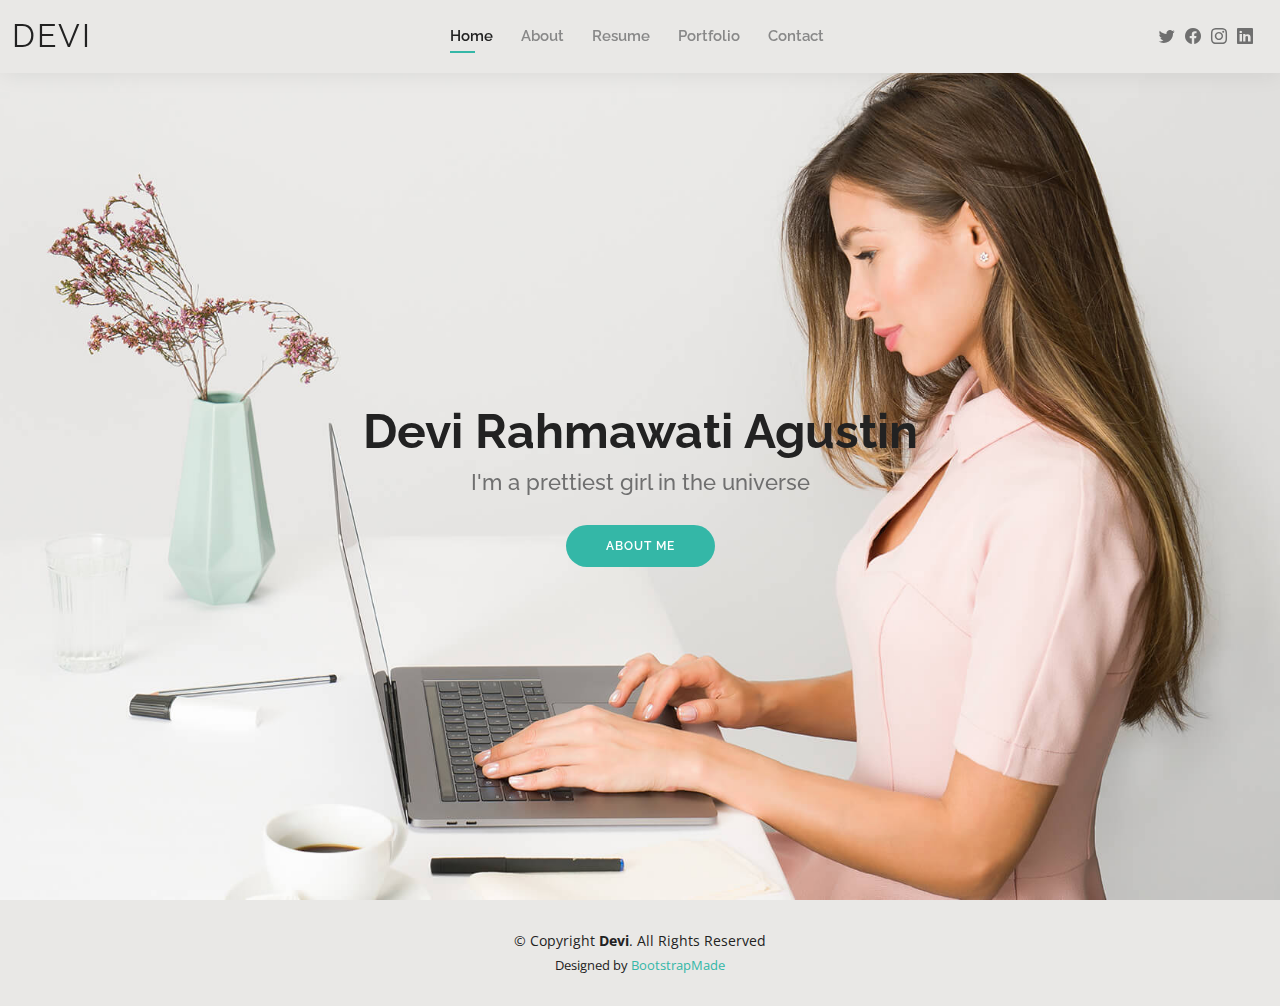
==== index.html @ c79f609e "commited" ====
<!DOCTYPE html>
<html lang="en">

<head>
  <meta charset="utf-8">
  <meta content="width=device-width, initial-scale=1.0" name="viewport">

  <title>Blog Deviragstn</title>
  <meta content="" name="description">
  <meta content="" name="keywords">

  <link href="assets/img/favicon.png" rel="icon">
  <link href="assets/img/apple-touch-icon.png" rel="apple-touch-icon">

  <!-- Google Fonts -->
  <link href="https://fonts.googleapis.com/css?family=Open+Sans:300,300i,400,400i,600,600i,700,700i|Raleway:300,300i,400,400i,500,500i,600,600i,700,700i|Poppins:300,300i,400,400i,500,500i,600,600i,700,700i" rel="stylesheet">

  <!-- Vendor CSS Files -->
  <link href="assets/vendor/aos/aos.css" rel="stylesheet">
  <link href="assets/vendor/bootstrap/css/bootstrap.min.css" rel="stylesheet">
  <link href="assets/vendor/bootstrap-icons/bootstrap-icons.css" rel="stylesheet">
  <link href="assets/vendor/boxicons/css/boxicons.min.css" rel="stylesheet">
  <link href="assets/vendor/glightbox/css/glightbox.min.css" rel="stylesheet">
  <link href="assets/vendor/swiper/swiper-bundle.min.css" rel="stylesheet">

  <link href="assets/css/style.css" rel="stylesheet">
</head>

<body>

  <!-- ======= Header ======= -->
  <header id="header" class="fixed-top">
    <div class="container-fluid d-flex justify-content-between align-items-center">

      <h1 class="logo me-auto me-lg-0"><a href="index.html">Devi</a></h1>

      <nav id="navbar" class="navbar order-last order-lg-0">
        <ul>
          <li><a class="active" href="index.html">Home</a></li>
          <li><a href="about.html">About</a></li>
          <li><a href="resume.html">Resume</a></li>
          <li><a href="portfolio.html">Portfolio</a></li>
          <li><a href="contact.html">Contact</a></li>
        </ul>
        <i class="bi bi-list mobile-nav-toggle"></i>
      </nav><!-- .navbar -->

      <div class="header-social-links">
        <a href="#" class="twitter"><i class="bi bi-twitter"></i></a>
        <a href="#" class="facebook"><i class="bi bi-facebook"></i></a>
        <a href="#" class="instagram"><i class="bi bi-instagram"></i></a>
        <a href="#" class="linkedin"><i class="bi bi-linkedin"></i></i></a>
      </div>

    </div>

  </header><!-- End Header -->

  <!-- ======= Hero Section ======= -->
  <section id="hero" class="d-flex align-items-center">
    <div class="container d-flex flex-column align-items-center" data-aos="zoom-in" data-aos-delay="100">
      <h1>Devi Rahmawati Agustin</h1>
      <h2>I'm a prettiest girl in the universe</h2>
      <a href="about.html" class="btn-about">About Me</a>
    </div>
  </section><!-- End Hero -->

  <!-- ======= Footer ======= -->
  <footer id="footer">
    <div class="container">
      <div class="copyright">
        &copy; Copyright <strong><span>Devi</span></strong>. All Rights Reserved
      </div>
      <div class="credits">
        Designed by <a href="https://bootstrapmade.com/">BootstrapMade</a>
      </div>
    </div>
  </footer><!-- End  Footer -->

  <div id="preloader"></div>
  <a href="#" class="back-to-top d-flex align-items-center justify-content-center"><i class="bi bi-arrow-up-short"></i></a>

  <!-- Vendor JS Files -->
  <script src="assets/vendor/purecounter/purecounter_vanilla.js"></script>
  <script src="assets/vendor/aos/aos.js"></script>
  <script src="assets/vendor/bootstrap/js/bootstrap.bundle.min.js"></script>
  <script src="assets/vendor/glightbox/js/glightbox.min.js"></script>
  <script src="assets/vendor/isotope-layout/isotope.pkgd.min.js"></script>
  <script src="assets/vendor/swiper/swiper-bundle.min.js"></script>
  <script src="assets/vendor/waypoints/noframework.waypoints.js"></script>
  <script src="assets/vendor/php-email-form/validate.js"></script>

  <!-- Template Main JS File -->
  <script src="assets/js/main.js"></script>

</body>

</html>
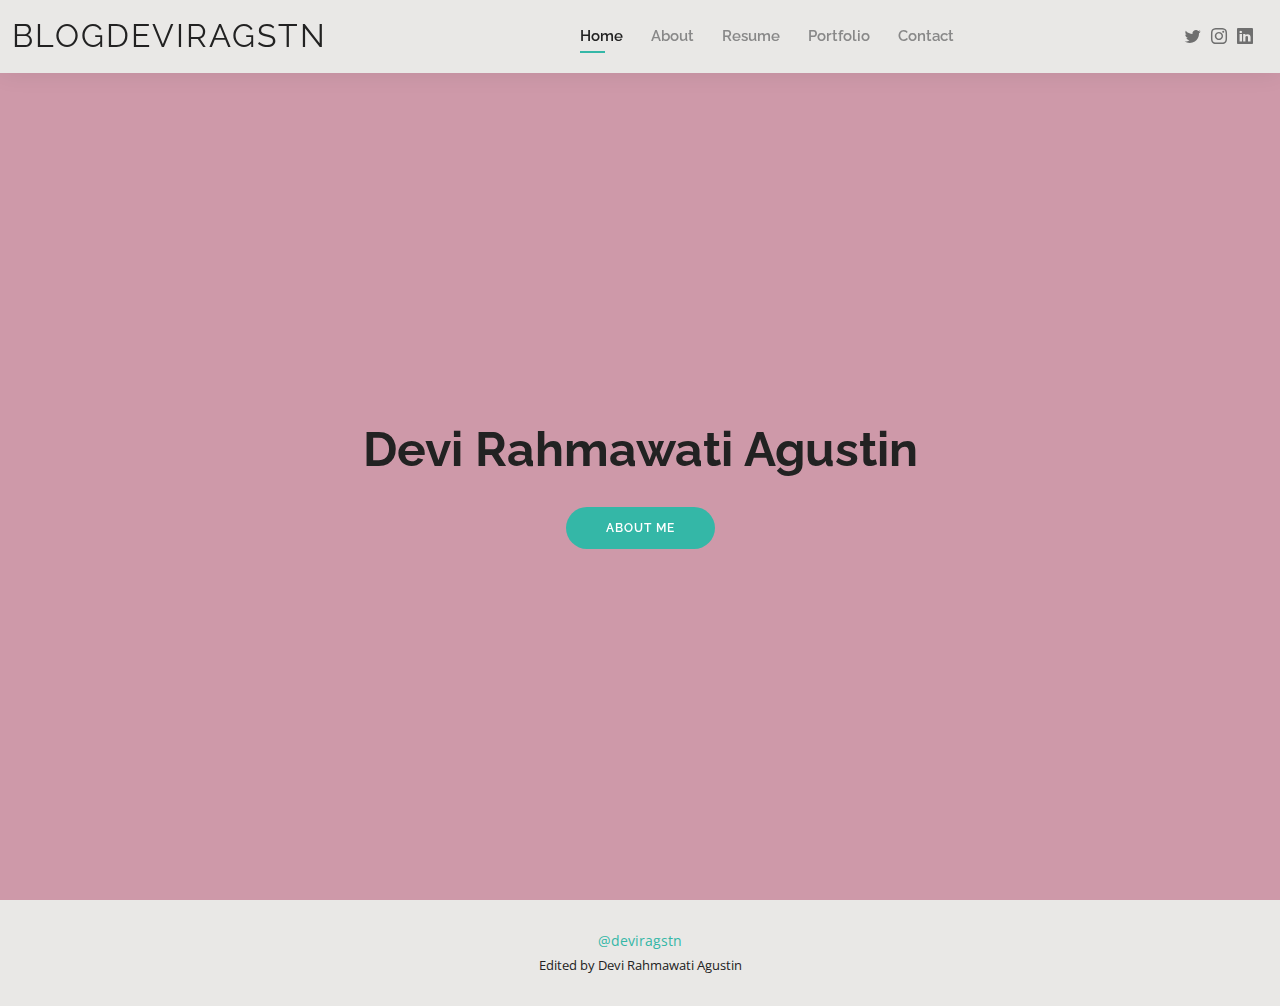
==== commit 6672e27a: "syang dia" ====
--- a/index.html
+++ b/index.html
@@ -5,7 +5,7 @@
   <meta charset="utf-8">
   <meta content="width=device-width, initial-scale=1.0" name="viewport">
 
-  <title>Blog Deviragstn</title>
+  <title>BlogDeviragstn</title>
   <meta content="" name="description">
   <meta content="" name="keywords">
 
@@ -32,7 +32,7 @@
   <header id="header" class="fixed-top">
     <div class="container-fluid d-flex justify-content-between align-items-center">
 
-      <h1 class="logo me-auto me-lg-0"><a href="index.html">Devi</a></h1>
+      <h1 class="logo me-auto me-lg-0"><a href="index.html">BLOGDEVIRAGSTN</a></h1>
 
       <nav id="navbar" class="navbar order-last order-lg-0">
         <ul>
@@ -47,7 +47,6 @@
 
       <div class="header-social-links">
         <a href="#" class="twitter"><i class="bi bi-twitter"></i></a>
-        <a href="#" class="facebook"><i class="bi bi-facebook"></i></a>
         <a href="#" class="instagram"><i class="bi bi-instagram"></i></a>
         <a href="#" class="linkedin"><i class="bi bi-linkedin"></i></i></a>
       </div>
@@ -60,7 +59,6 @@
   <section id="hero" class="d-flex align-items-center">
     <div class="container d-flex flex-column align-items-center" data-aos="zoom-in" data-aos-delay="100">
       <h1>Devi Rahmawati Agustin</h1>
-      <h2>I'm a prettiest girl in the universe</h2>
       <a href="about.html" class="btn-about">About Me</a>
     </div>
   </section><!-- End Hero -->
@@ -69,10 +67,10 @@
   <footer id="footer">
     <div class="container">
       <div class="copyright">
-        &copy; Copyright <strong><span>Devi</span></strong>. All Rights Reserved
+        <a href="https://instagram.com/deviragstn"> @deviragstn </a>
       </div>
       <div class="credits">
-        Designed by <a href="https://bootstrapmade.com/">BootstrapMade</a>
+        Edited by Devi Rahmawati Agustin</a>
       </div>
     </div>
   </footer><!-- End  Footer -->
--- a/assets/css/style.css
+++ b/assets/css/style.css
@@ -421,7 +421,7 @@
 #hero {
   width: 100%;
   height: 100vh;
-  background: url("../img/hero-bg.jpg") top right;
+  background: #ce99a9;
   background-size: cover;
 }
 
